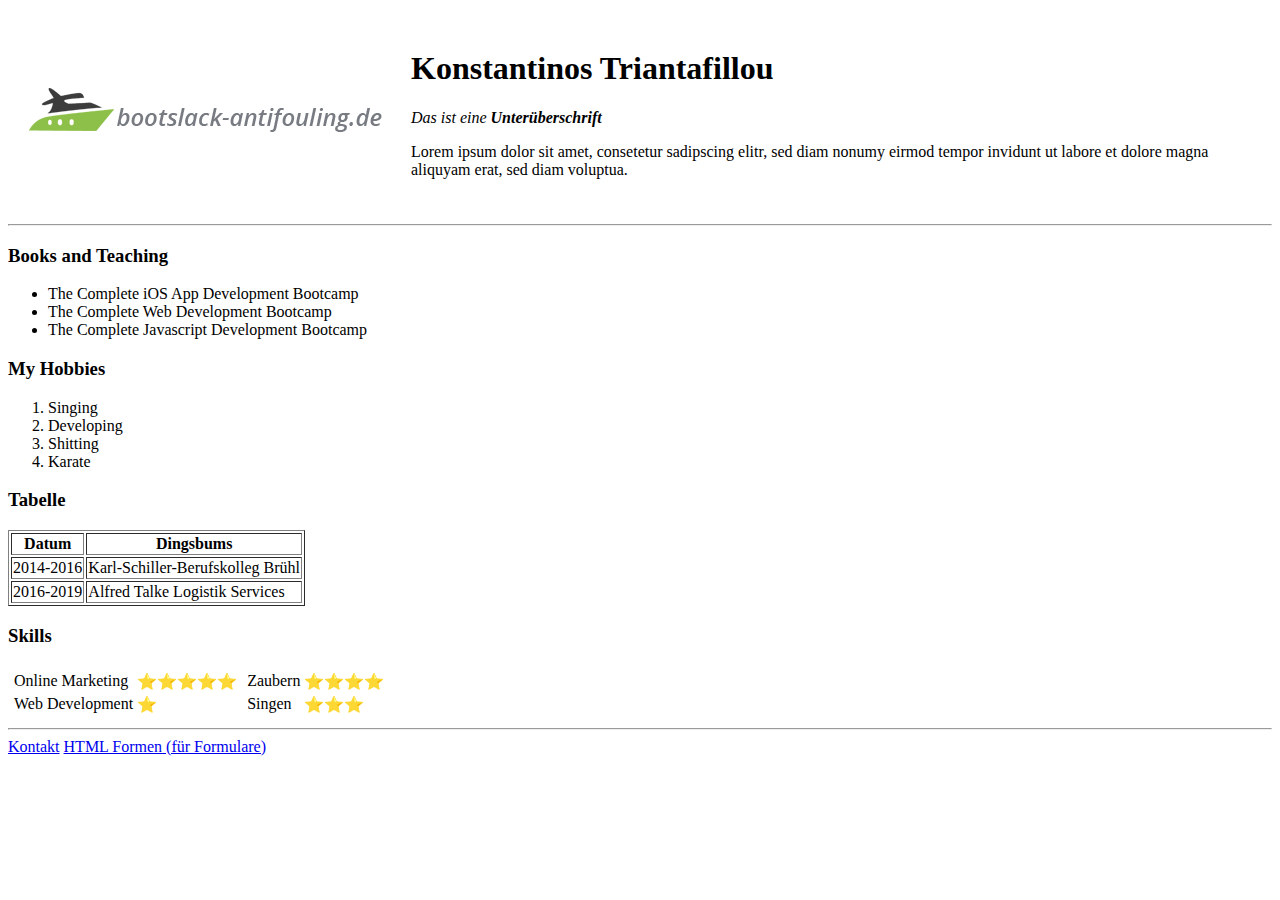
==== index.html @ a94babf7 "Added initial CV Website files" ====
<!DOCTYPE html>
<head>
    <meta charset="UTF-8">
    <title>Das ist ein HTML Titel</title>
</head>
<body>
    <table cellspacing="20">
        <tbody>
            <tr>
                <td>
                    <img src="bilder/mein-bild.png" alt="Das bin ich!">
                </td>
                <td>
                    <h1>Konstantinos Triantafillou</h1>
                    <p><em>Das ist eine <strong>Unterüberschrift</strong></em></p>
                    <p>Lorem ipsum dolor sit amet, consetetur sadipscing elitr, sed diam nonumy eirmod tempor invidunt ut labore et dolore magna aliquyam erat, sed diam voluptua.
                </td>
            </tr>
        </tbody>
    </table>
    <hr>
    <h3>Books and Teaching</h3>
    <ul>
        <li>The Complete iOS App Development Bootcamp</li>
        <li>The Complete Web Development Bootcamp</li>
        <li>The Complete Javascript Development Bootcamp</li>
    </ul>
    <h3>My Hobbies</h3>
    <ol>
        <li>Singing</li>
        <li>Developing</li>
        <li>Shitting</li>
        <li>Karate</li>
    </ol>
    <h3>Tabelle</h3>
    <table border="1">
        <thead>
            <tr>
                <th>Datum</th>
                <th>Dingsbums</th>
            </tr>
        </thead>
        <tbody>
            <tr>
                <td>2014-2016</td>
                <td>Karl-Schiller-Berufskolleg Brühl</td>
            </tr>
            <tr>
                <td>2016-2019</td>
                <td>Alfred Talke Logistik Services</td>
            </tr>
        </tbody>
    </table>
    <h3>Skills</h3>
    <table>
            <tr>
                <td>
                    <table>
                        <tr border="1">
                            <td>Online Marketing</td>
                            <td>⭐⭐⭐⭐⭐</td>
                        </tr>                
                        <tr border="1">
                            <td>Web Development</td>
                            <td>⭐</td>
                        </tr>
                    </table>
                </td>
                <td>
                    <table>
                        <tr border="1">
                            <td>Zaubern</td>
                            <td>⭐⭐⭐⭐</td>
                        </tr>                
                        <tr border="1">
                            <td>Singen</td>
                            <td>⭐⭐⭐</td>
                        </tr>
                    </table>
                </td>
            </tr>
    </table>
    <hr>
    <a href="kontakt.html">Kontakt</a>
    <a href="input-types.html">HTML Formen (für Formulare)</a>
</body>
</html>
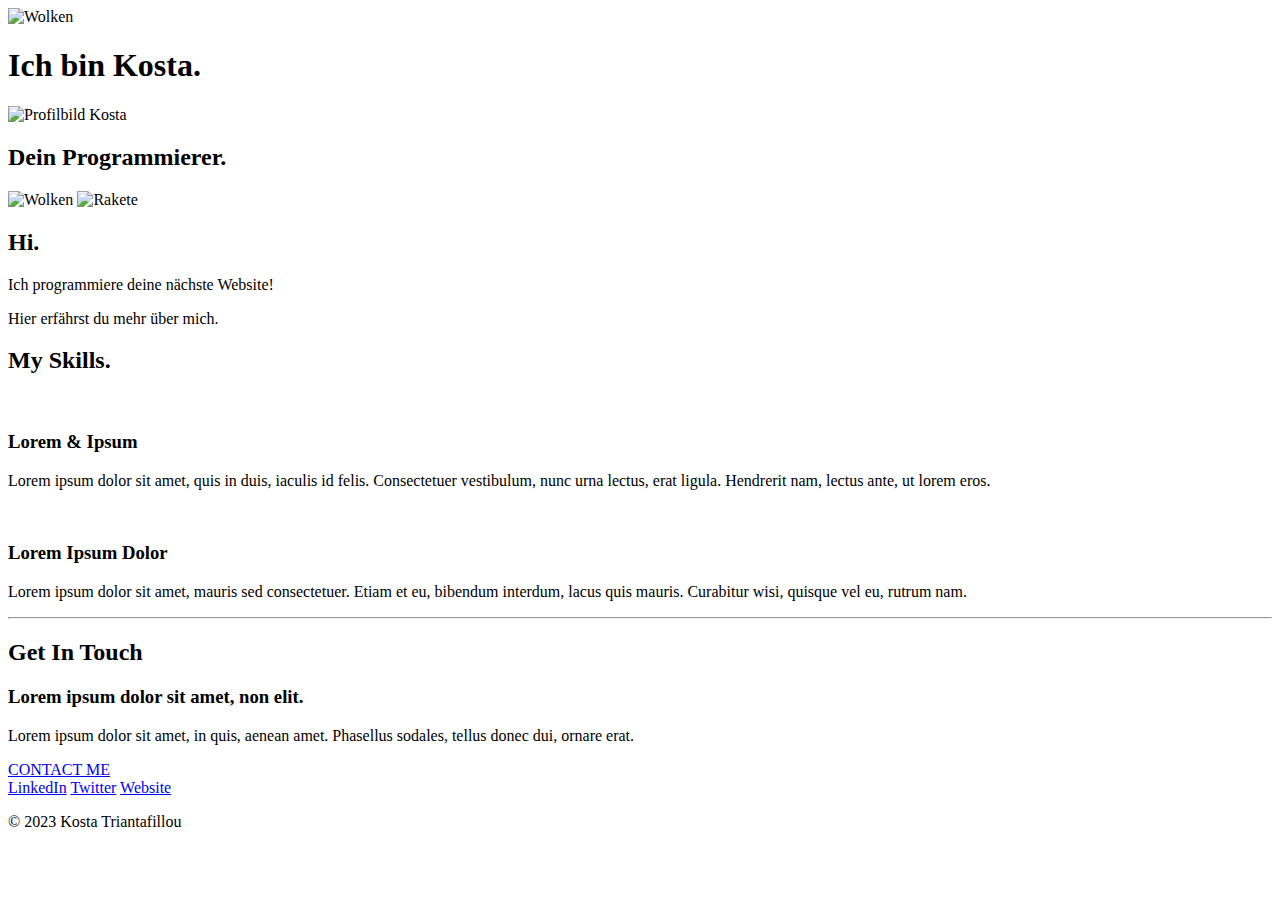
==== commit a54d55f7: "Update index.html" ====
--- a/index.html
+++ b/index.html
@@ -1,87 +1,57 @@
 <!DOCTYPE html>
+<html lang="en">
 <head>
     <meta charset="UTF-8">
-    <title>Das ist ein HTML Titel</title>
+    <meta http-equiv="X-UA-Compatible" content="IE=edge">
+    <meta name="viewport" content="width=device-width, initial-scale=1.0">
+    <title>Willkommen auf Kosta's WebDev Portfolio!</title>
+    <link rel="stylesheet" type="text/css" href="CSS/styles.css">
+    <link rel="shortcut icon" href="Bilder/favicon.ico" type="image/x-icon">
+    <link rel="preconnect" href="https://fonts.googleapis.com">
+<link rel="preconnect" href="https://fonts.gstatic.com" crossorigin>
+<link href="https://fonts.googleapis.com/css2?family=Comfortaa&family=Sacramento&display=swap" rel="stylesheet">
 </head>
 <body>
-    <table cellspacing="20">
-        <tbody>
-            <tr>
-                <td>
-                    <img src="bilder/mein-bild.png" alt="Das bin ich!">
-                </td>
-                <td>
-                    <h1>Konstantinos Triantafillou</h1>
-                    <p><em>Das ist eine <strong>Unterüberschrift</strong></em></p>
-                    <p>Lorem ipsum dolor sit amet, consetetur sadipscing elitr, sed diam nonumy eirmod tempor invidunt ut labore et dolore magna aliquyam erat, sed diam voluptua.
-                </td>
-            </tr>
-        </tbody>
-    </table>
-    <hr>
-    <h3>Books and Teaching</h3>
-    <ul>
-        <li>The Complete iOS App Development Bootcamp</li>
-        <li>The Complete Web Development Bootcamp</li>
-        <li>The Complete Javascript Development Bootcamp</li>
-    </ul>
-    <h3>My Hobbies</h3>
-    <ol>
-        <li>Singing</li>
-        <li>Developing</li>
-        <li>Shitting</li>
-        <li>Karate</li>
-    </ol>
-    <h3>Tabelle</h3>
-    <table border="1">
-        <thead>
-            <tr>
-                <th>Datum</th>
-                <th>Dingsbums</th>
-            </tr>
-        </thead>
-        <tbody>
-            <tr>
-                <td>2014-2016</td>
-                <td>Karl-Schiller-Berufskolleg Brühl</td>
-            </tr>
-            <tr>
-                <td>2016-2019</td>
-                <td>Alfred Talke Logistik Services</td>
-            </tr>
-        </tbody>
-    </table>
-    <h3>Skills</h3>
-    <table>
-            <tr>
-                <td>
-                    <table>
-                        <tr border="1">
-                            <td>Online Marketing</td>
-                            <td>⭐⭐⭐⭐⭐</td>
-                        </tr>                
-                        <tr border="1">
-                            <td>Web Development</td>
-                            <td>⭐</td>
-                        </tr>
-                    </table>
-                </td>
-                <td>
-                    <table>
-                        <tr border="1">
-                            <td>Zaubern</td>
-                            <td>⭐⭐⭐⭐</td>
-                        </tr>                
-                        <tr border="1">
-                            <td>Singen</td>
-                            <td>⭐⭐⭐</td>
-                        </tr>
-                    </table>
-                </td>
-            </tr>
-    </table>
-    <hr>
-    <a href="kontakt.html">Kontakt</a>
-    <a href="input-types.html">HTML Formen (für Formulare)</a>
+    <div class="top-container">
+        <img class="uranus" src="bilder/uranus.png" alt="Wolken">
+        <h1 class="weiss">Ich bin Kosta.</h1>
+        <img class="profilbild" src="Bilder/mein-bild.png" width="250px" alt="Profilbild Kosta">
+        <h2 class="weiss">Dein <span class="unterstreichen">Pro</span>grammierer.</h2>
+        <img class="planets" src="bilder/planets.png" alt="Wolken">
+        <img class="rakete" src="Bilder/rakete.png" alt="Rakete">
+        <h2 class="weiss">Hi.</h2>
+        <p class="weiss">Ich programmiere deine nächste Website!</p>
+        <p class="weiss">Hier erfährst du mehr über mich.</p>
+    </div>
+        <div class="skills">
+          <h2>My Skills.</h2>
+          <div class="skill-row">
+            <img class="computer" src="Bilder/computer.png" alt="">
+            <h3>Lorem & Ipsum</h3>
+            <p>Lorem ipsum dolor sit amet, quis in duis, iaculis id felis. Consectetuer vestibulum, nunc urna lectus, erat ligula. Hendrerit nam, lectus ante, ut lorem eros.</p>
+          </div>
+          <div class="skill-row">
+            <img class="chili" src="Bilder/chillies.png" alt="">
+            <h3>Lorem Ipsum Dolor</h3>
+            <p class="chili-beschreibung">Lorem ipsum dolor sit amet, mauris sed consectetuer. Etiam et eu, bibendum interdum, lacus quis mauris. Curabitur wisi, quisque vel eu, rutrum nam.</p>
+          </div>
+        </div>
+        <hr>
+        <div class="contact-me">
+          <h2>Get In Touch</h2>
+          <h3>Lorem ipsum dolor sit amet, non elit.</h3>
+          <p>Lorem ipsum dolor sit amet, in quis, aenean amet. Phasellus sodales, tellus donec dui, ornare erat.</p>
+          <a class="btn" href="mailto:info@raketen-affiliate.de">CONTACT ME</a>
+        </div>
+      </div>
+      
+      
+      <div class="bottom-container">
+        <a class="footer-link" href="https://www.linkedin.com/">LinkedIn</a>
+        <a class="footer-link" href="https://twitter.com/">Twitter</a>
+        <a class="footer-link" href="https://www.appbrewery.co/">Website</a>
+        <p>© 2023 Kosta Triantafillou</p>
+      </div>
+      
 </body>
-</html>+</html>
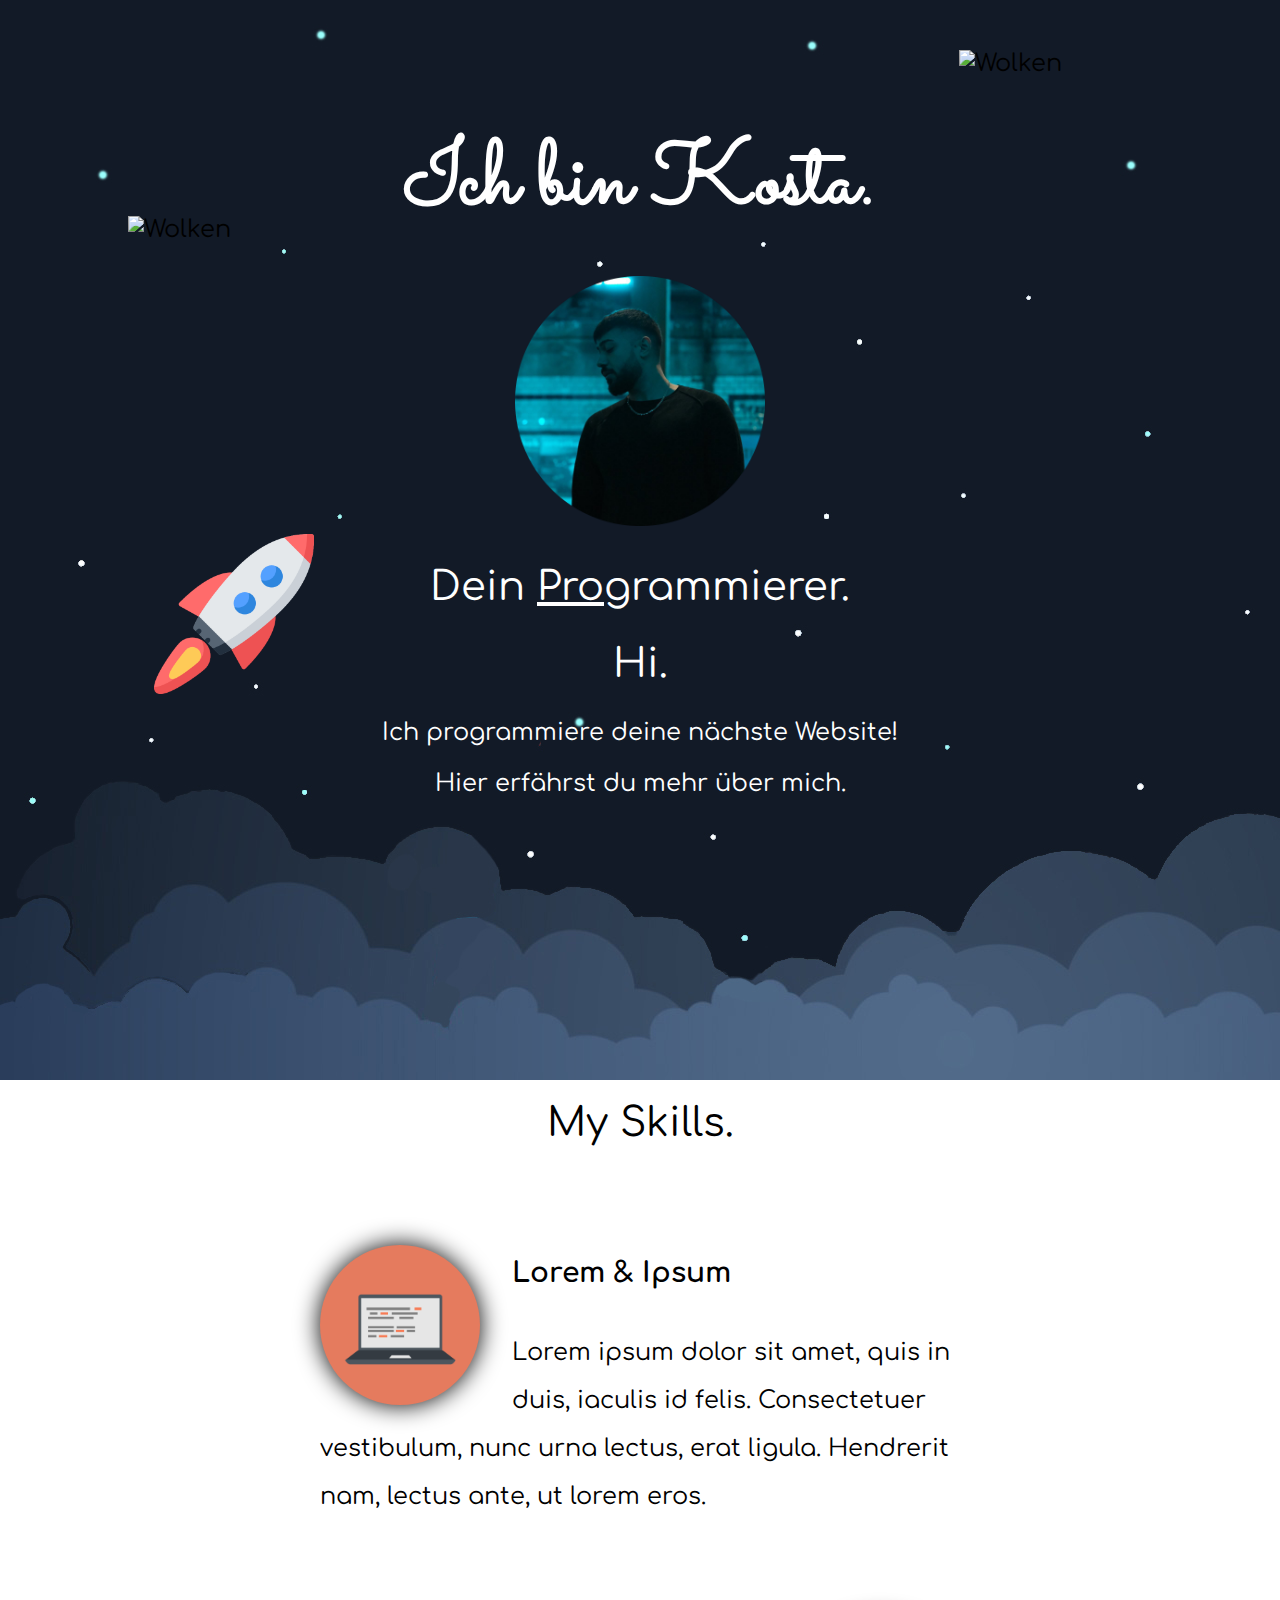
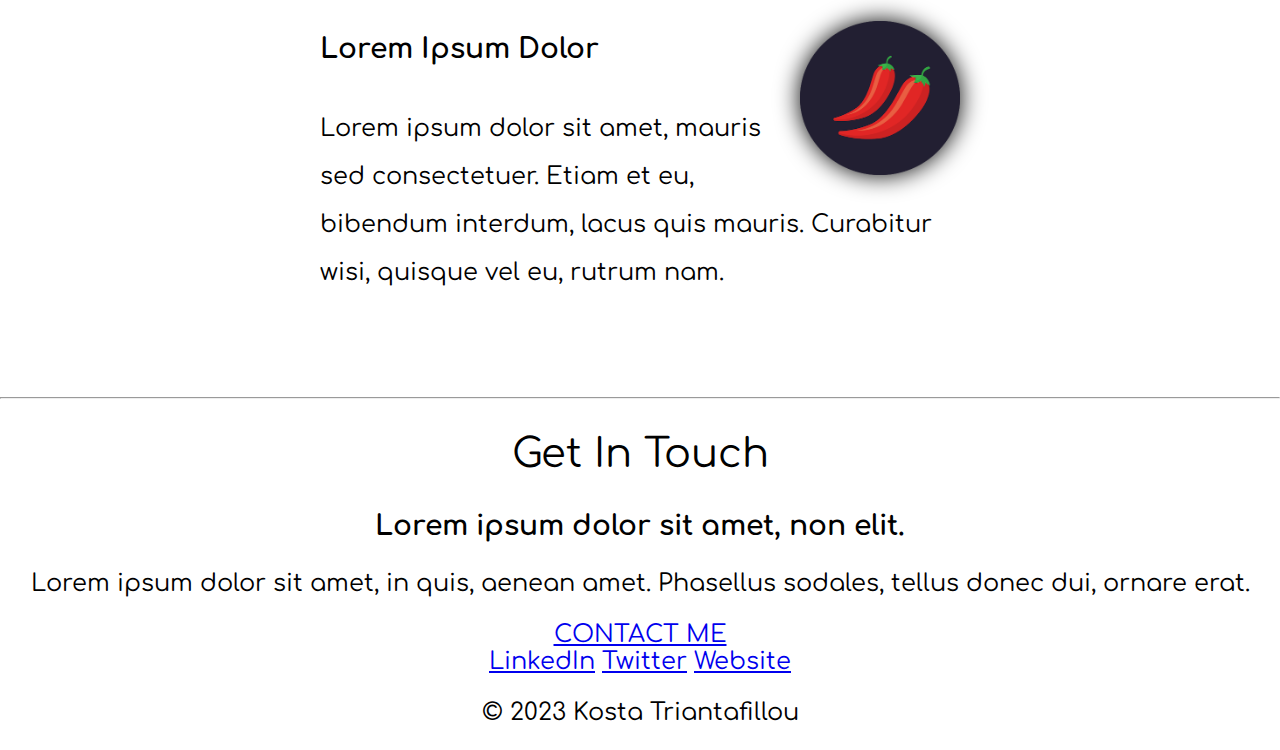
==== commit 5f7f4950: "Add files via upload" ====
--- a/index.html
+++ b/index.html
@@ -54,4 +54,4 @@
       </div>
       
 </body>
-</html>
+</html>--- a/CSS/styles.css
+++ b/CSS/styles.css
@@ -0,0 +1,133 @@
+/*Tag Selectors*/
+
+body {
+    display: block;
+    margin: 0;
+    text-align: center;
+    font-family: 'Comfortaa', sans-serif;
+    font-size: 1.5em;
+    background-image: url(../Bilder/background.jpg);
+    background-repeat: no-repeat, repeat;
+    background-attachment: absolute;
+}
+
+
+
+/*Class Selectors*/
+
+.top-container {
+    padding-top: 6.25rem;
+    position: relative;
+    padding-bottom: 15.40rem;
+}
+
+.unterstreichen {
+    text-decoration: underline;
+}
+
+.planets {
+    position: absolute;
+    left: 10%;
+    top: 13.5rem;
+    height: auto; 
+    width: auto; 
+    max-width: 15%; 
+    max-height: 15%;
+}
+
+.uranus {
+    position: absolute;
+    right: 17%;
+    top: 50px;
+    height: auto; 
+    width: auto; 
+    max-width: 15%; 
+    max-height: 15%;
+}
+
+.rakete {
+    position: absolute;
+    left: 12%;
+    bottom: 35%;
+    height: auto; 
+    width: auto; 
+    max-width: 15%; 
+    max-height: 15%;
+}
+
+
+
+.computer {
+    border-radius: 100%;
+    width: 25%;
+    float: left;
+    margin-right: 2rem;
+    filter: drop-shadow(0 0 0.75rem #000000);
+}
+
+
+.chili {
+    width: 25%;
+    float: right;
+    margin-left: 2rem;
+    filter: drop-shadow(0 0 0.75rem #000000);
+}
+
+
+.profilbild {
+    padding-top: 2%;
+}
+
+.skill-row {
+    margin: 100px auto 100px auto;
+    width: 50%;
+    text-align: left;
+    line-height: 2;
+}
+
+/*Fonts*/
+
+.weiss {
+    color:white;
+}
+
+h1 {
+    margin: 1.125rem auto 0 auto;
+    font-family: 'Sacramento', cursive;
+    font-size: 5.625rem;
+}
+
+h2 {
+    font-family: 'Comfortaa', sans-serif;
+    font-size: 2.5rem;
+    font-weight: normal;
+}
+
+h3, a, p {
+    font-family: 'Comfortaa', sans-serif;
+}
+
+/*Animation*/
+
+@keyframes bounce {
+    0%,
+    20%,
+    60%,
+    100% {
+        transform: translateY(0);
+    }
+    40% {
+        transform: translateY(-30px);
+    }
+    80% {
+        transform: translateY(-20px);
+    }
+}
+
+.rakete:hover, .uranus:hover, .planets:hover, .chili:hover, .computer:hover {
+    animation: bounce 1.0s ease-in-out;
+}
+
+.profilbild:hover {
+    filter: drop-shadow(0 0 0.75rem #01c7ea);
+}
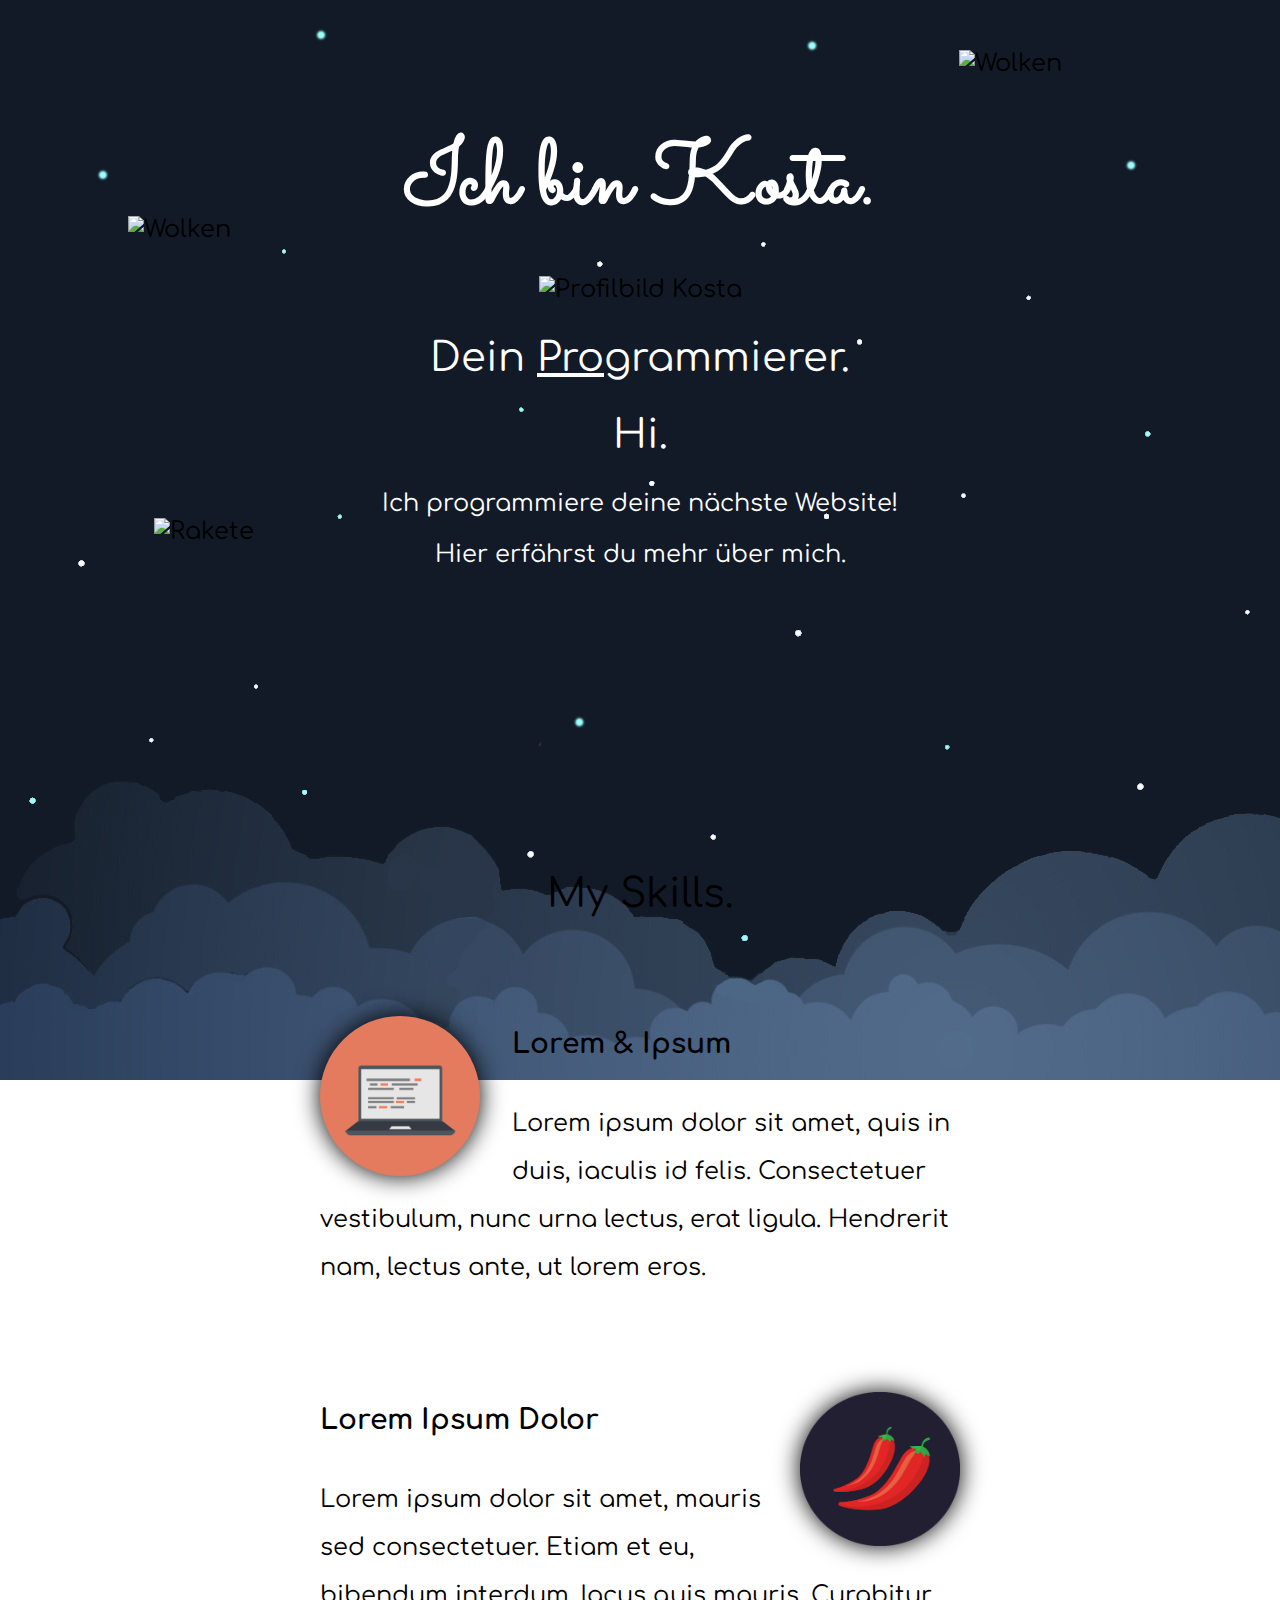
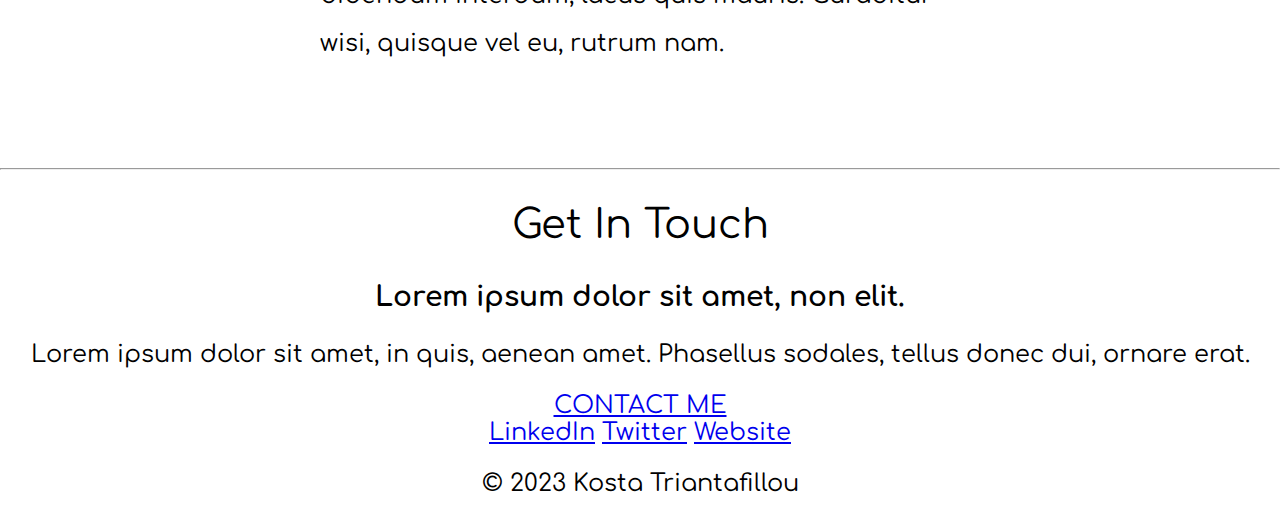
==== commit d43ca926: "Update index.html" ====
--- a/index.html
+++ b/index.html
@@ -1,24 +1,24 @@
 <!DOCTYPE html>
-<html lang="en">
+<html lang="de">
 <head>
     <meta charset="UTF-8">
     <meta http-equiv="X-UA-Compatible" content="IE=edge">
     <meta name="viewport" content="width=device-width, initial-scale=1.0">
     <title>Willkommen auf Kosta's WebDev Portfolio!</title>
     <link rel="stylesheet" type="text/css" href="CSS/styles.css">
-    <link rel="shortcut icon" href="Bilder/favicon.ico" type="image/x-icon">
+    <link rel="shortcut icon" href="/bilder/favicon.ico" type="image/x-icon">
     <link rel="preconnect" href="https://fonts.googleapis.com">
 <link rel="preconnect" href="https://fonts.gstatic.com" crossorigin>
 <link href="https://fonts.googleapis.com/css2?family=Comfortaa&family=Sacramento&display=swap" rel="stylesheet">
 </head>
 <body>
     <div class="top-container">
-        <img class="uranus" src="bilder/uranus.png" alt="Wolken">
+        <img class="uranus" src="/bilder/uranus.png" alt="Wolken">
         <h1 class="weiss">Ich bin Kosta.</h1>
-        <img class="profilbild" src="Bilder/mein-bild.png" width="250px" alt="Profilbild Kosta">
+        <img class="profilbild" src="/bilder/mein-bild.png" width="250px" alt="Profilbild Kosta">
         <h2 class="weiss">Dein <span class="unterstreichen">Pro</span>grammierer.</h2>
-        <img class="planets" src="bilder/planets.png" alt="Wolken">
-        <img class="rakete" src="Bilder/rakete.png" alt="Rakete">
+        <img class="planets" src="/bilder/planets.png" alt="Wolken">
+        <img class="rakete" src="/bilder/rakete.png" alt="Rakete">
         <h2 class="weiss">Hi.</h2>
         <p class="weiss">Ich programmiere deine nächste Website!</p>
         <p class="weiss">Hier erfährst du mehr über mich.</p>
@@ -54,4 +54,4 @@
       </div>
       
 </body>
-</html>+</html>
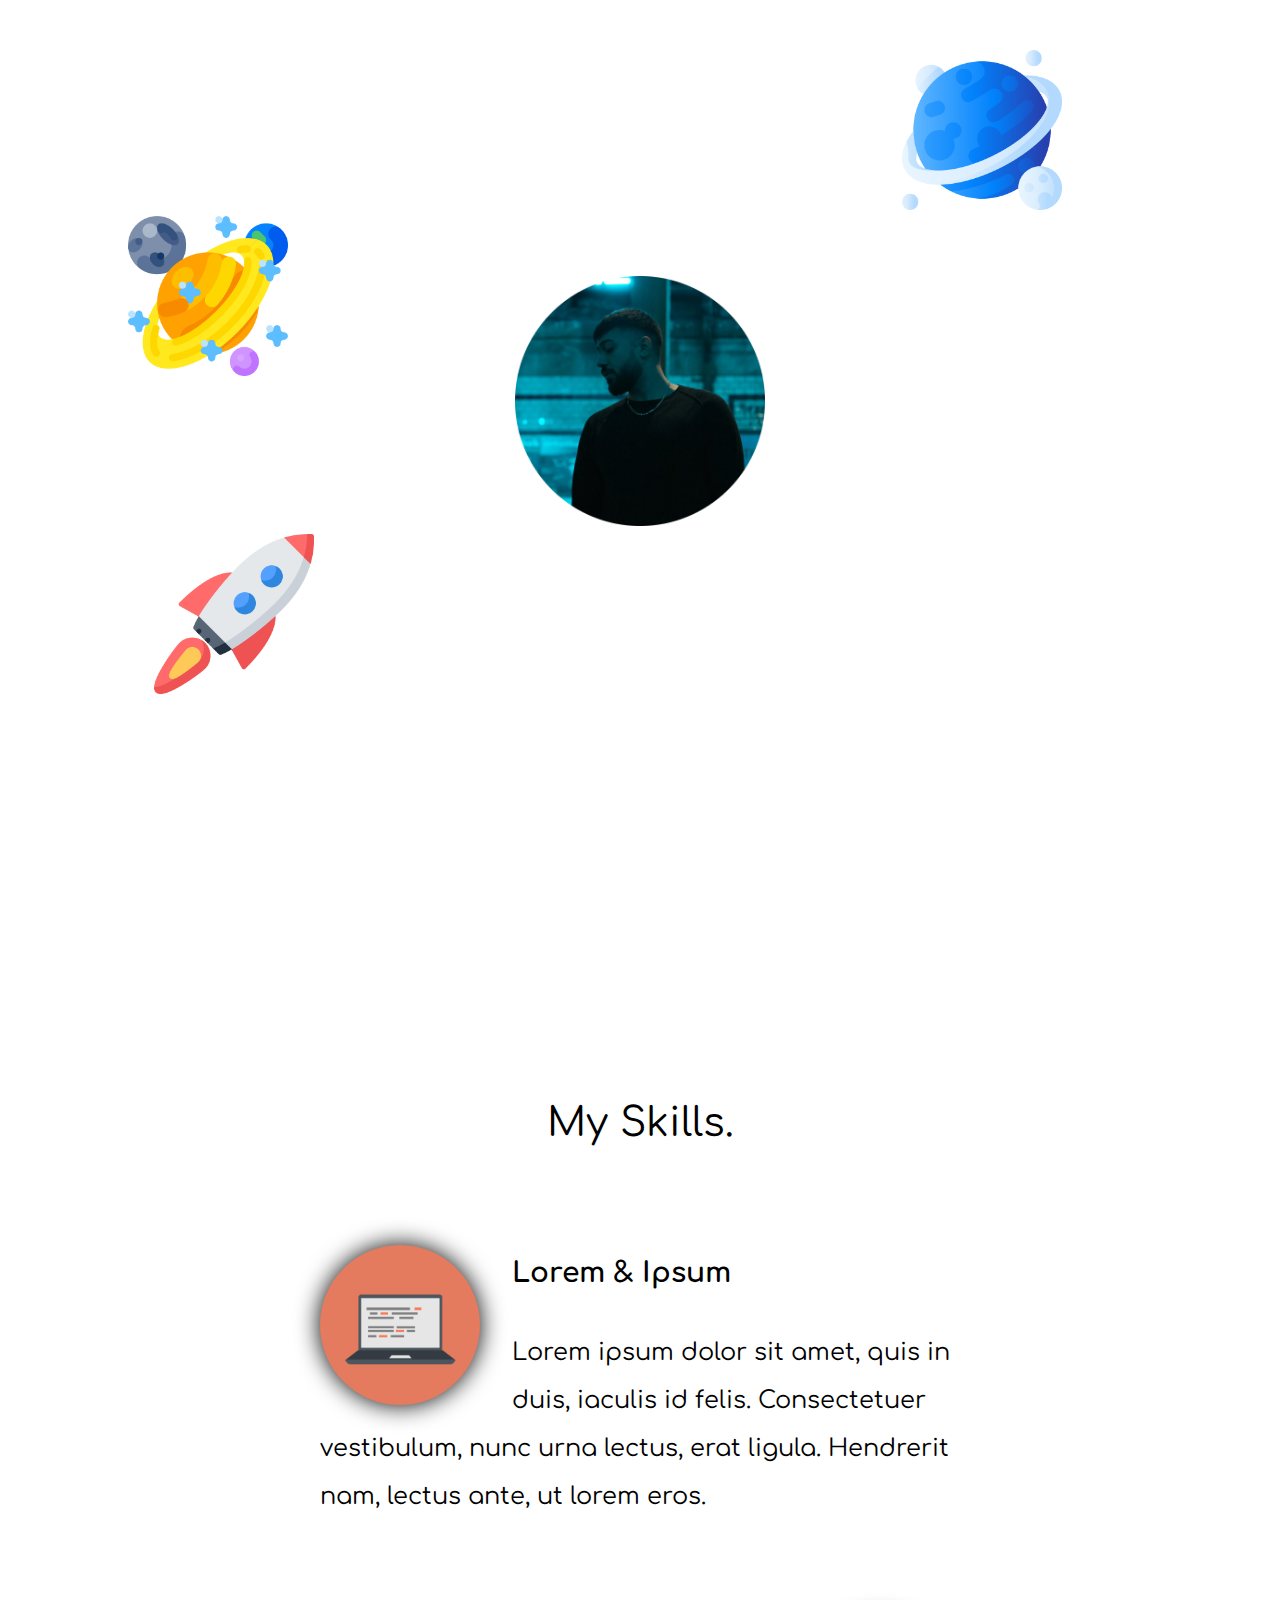
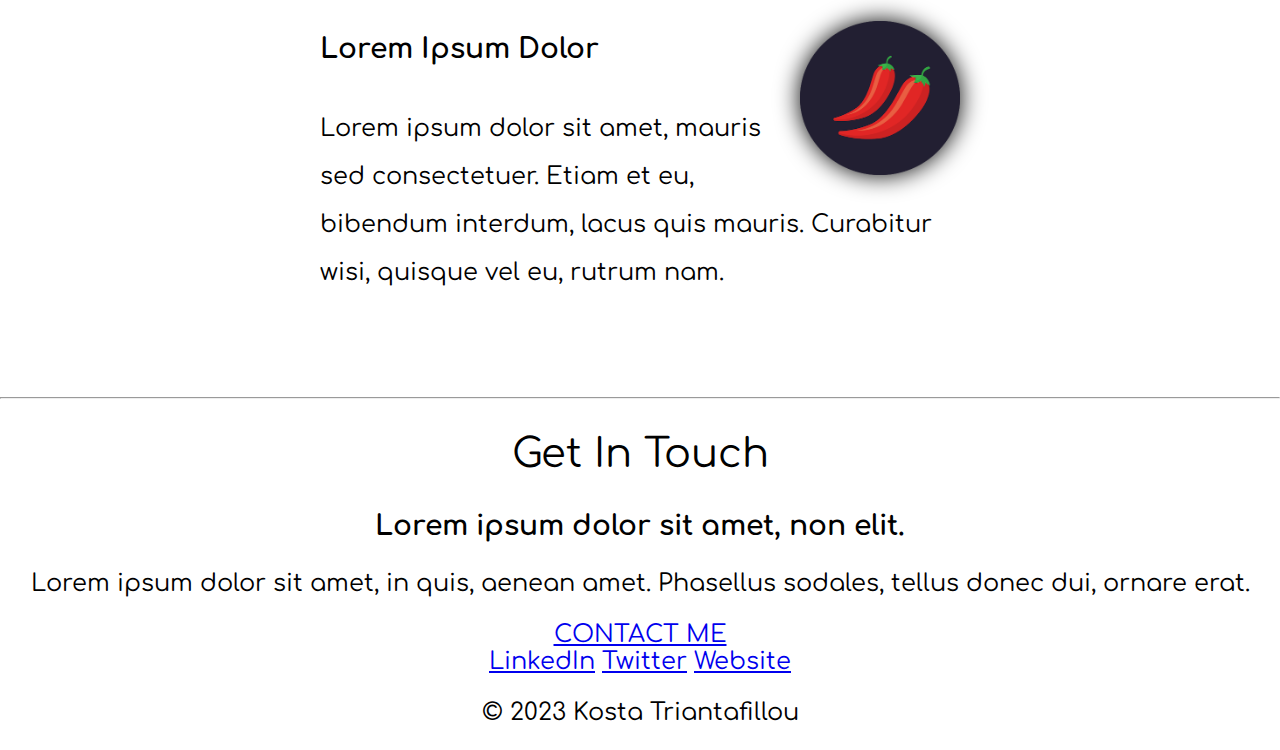
==== commit 92536fac: "Update index.html" ====
--- a/index.html
+++ b/index.html
@@ -6,19 +6,19 @@
     <meta name="viewport" content="width=device-width, initial-scale=1.0">
     <title>Willkommen auf Kosta's WebDev Portfolio!</title>
     <link rel="stylesheet" type="text/css" href="CSS/styles.css">
-    <link rel="shortcut icon" href="/bilder/favicon.ico" type="image/x-icon">
+    <link rel="shortcut icon" href="bilder/favicon.ico" type="image/x-icon">
     <link rel="preconnect" href="https://fonts.googleapis.com">
 <link rel="preconnect" href="https://fonts.gstatic.com" crossorigin>
 <link href="https://fonts.googleapis.com/css2?family=Comfortaa&family=Sacramento&display=swap" rel="stylesheet">
 </head>
 <body>
     <div class="top-container">
-        <img class="uranus" src="/bilder/uranus.png" alt="Wolken">
+        <img class="uranus" src="bilder/uranus.png" alt="Wolken">
         <h1 class="weiss">Ich bin Kosta.</h1>
-        <img class="profilbild" src="/bilder/mein-bild.png" width="250px" alt="Profilbild Kosta">
+        <img class="profilbild" src="bilder/mein-bild.png" width="250px" alt="Profilbild Kosta">
         <h2 class="weiss">Dein <span class="unterstreichen">Pro</span>grammierer.</h2>
-        <img class="planets" src="/bilder/planets.png" alt="Wolken">
-        <img class="rakete" src="/bilder/rakete.png" alt="Rakete">
+        <img class="planets" src="bilder/planets.png" alt="Wolken">
+        <img class="rakete" src="bilder/rakete.png" alt="Rakete">
         <h2 class="weiss">Hi.</h2>
         <p class="weiss">Ich programmiere deine nächste Website!</p>
         <p class="weiss">Hier erfährst du mehr über mich.</p>
@@ -26,12 +26,12 @@
         <div class="skills">
           <h2>My Skills.</h2>
           <div class="skill-row">
-            <img class="computer" src="Bilder/computer.png" alt="">
+            <img class="computer" src="bilder/computer.png" alt="">
             <h3>Lorem & Ipsum</h3>
             <p>Lorem ipsum dolor sit amet, quis in duis, iaculis id felis. Consectetuer vestibulum, nunc urna lectus, erat ligula. Hendrerit nam, lectus ante, ut lorem eros.</p>
           </div>
           <div class="skill-row">
-            <img class="chili" src="Bilder/chillies.png" alt="">
+            <img class="chili" src="bilder/chillies.png" alt="">
             <h3>Lorem Ipsum Dolor</h3>
             <p class="chili-beschreibung">Lorem ipsum dolor sit amet, mauris sed consectetuer. Etiam et eu, bibendum interdum, lacus quis mauris. Curabitur wisi, quisque vel eu, rutrum nam.</p>
           </div>
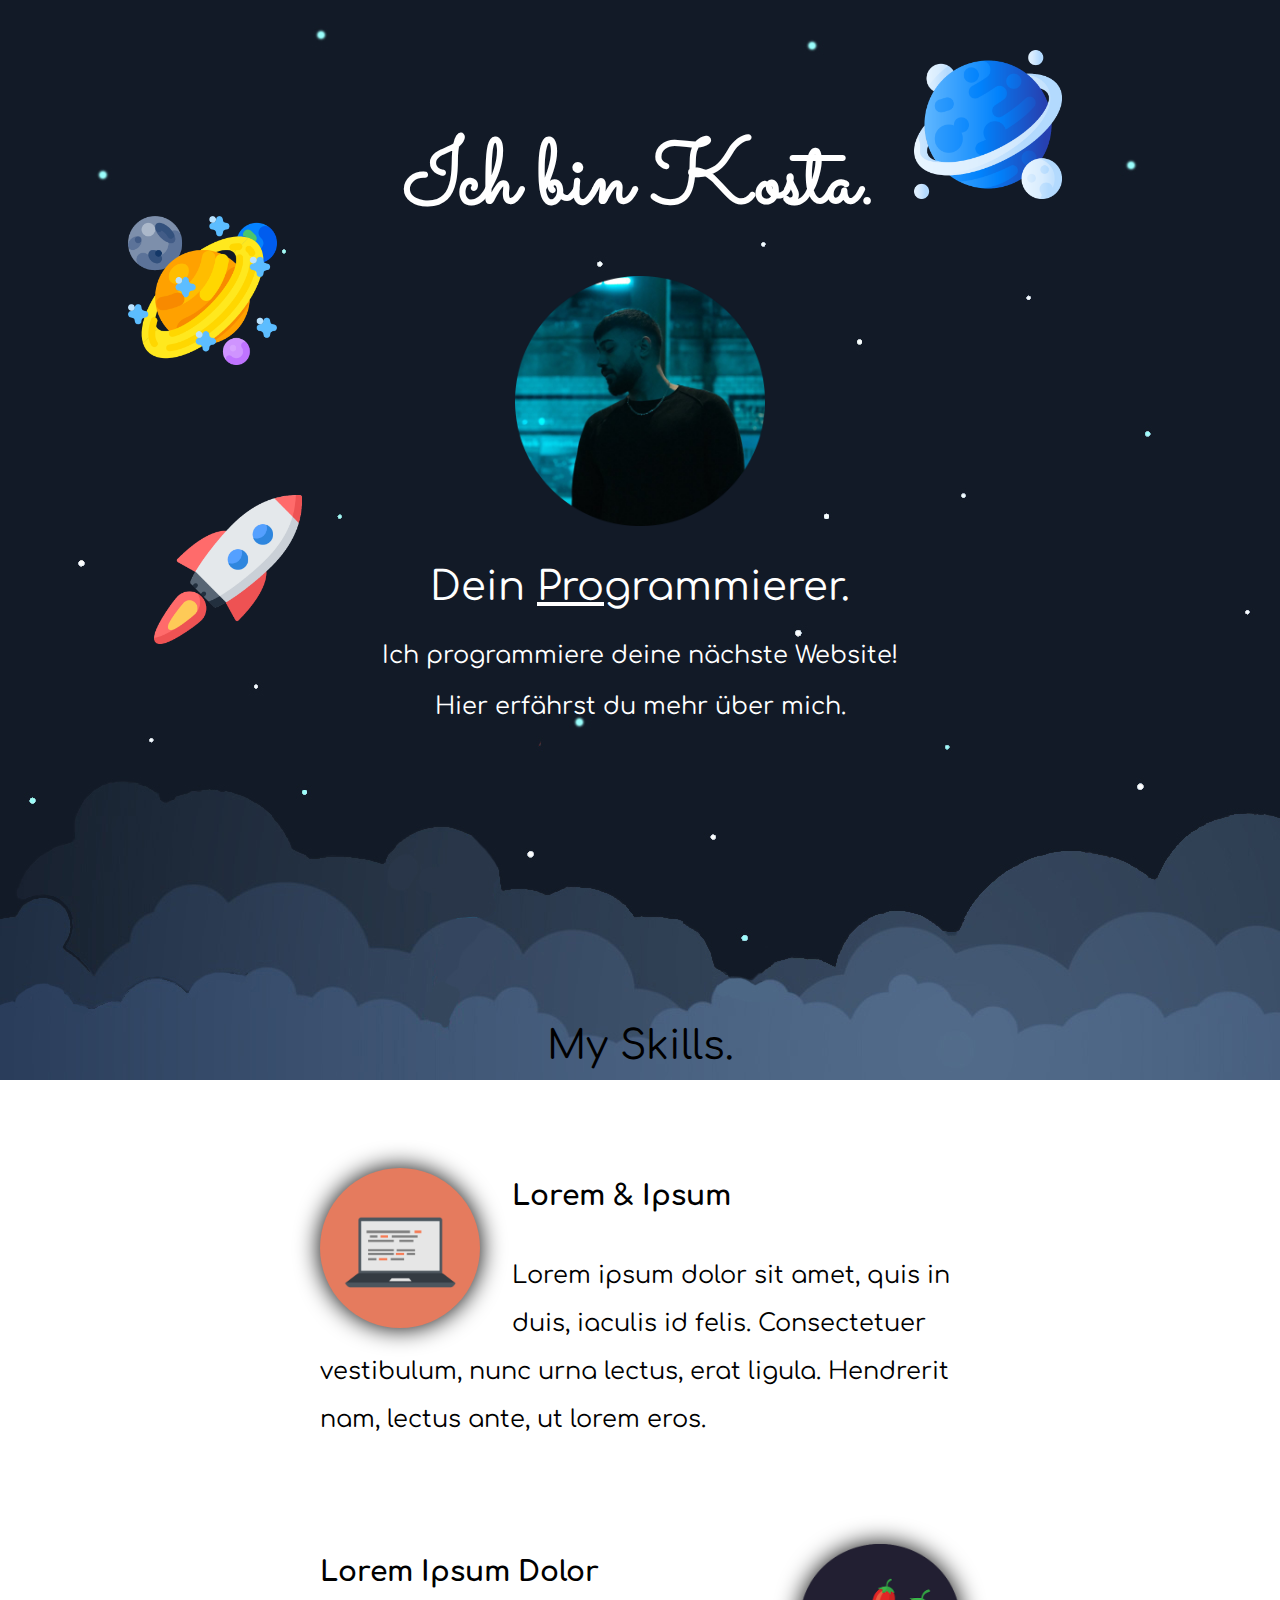
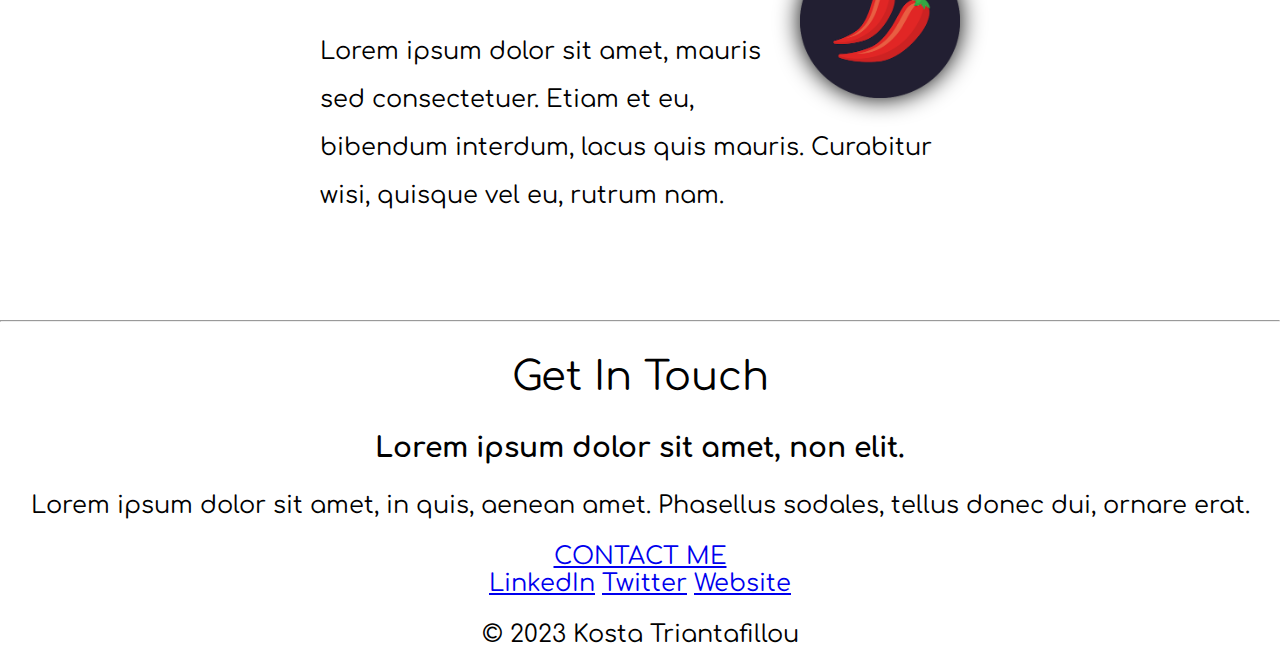
==== commit 7fc72fea: "Update index.html" ====
--- a/index.html
+++ b/index.html
@@ -6,32 +6,31 @@
     <meta name="viewport" content="width=device-width, initial-scale=1.0">
     <title>Willkommen auf Kosta's WebDev Portfolio!</title>
     <link rel="stylesheet" type="text/css" href="CSS/styles.css">
-    <link rel="shortcut icon" href="bilder/favicon.ico" type="image/x-icon">
+    <link rel="shortcut icon" href="https://ntinosdesign.github.io/cv/bilder/favicon.ico" type="image/x-icon">
     <link rel="preconnect" href="https://fonts.googleapis.com">
 <link rel="preconnect" href="https://fonts.gstatic.com" crossorigin>
 <link href="https://fonts.googleapis.com/css2?family=Comfortaa&family=Sacramento&display=swap" rel="stylesheet">
 </head>
 <body>
     <div class="top-container">
-        <img class="uranus" src="bilder/uranus.png" alt="Wolken">
+        <img class="uranus" src="https://ntinosdesign.github.io/cv/bilder/uranus.png" alt="Wolken">
         <h1 class="weiss">Ich bin Kosta.</h1>
-        <img class="profilbild" src="bilder/mein-bild.png" width="250px" alt="Profilbild Kosta">
+        <img class="profilbild" src="https://ntinosdesign.github.io/cv/bilder/mein-bild.png" width="250px" alt="Profilbild Kosta">
         <h2 class="weiss">Dein <span class="unterstreichen">Pro</span>grammierer.</h2>
-        <img class="planets" src="bilder/planets.png" alt="Wolken">
-        <img class="rakete" src="bilder/rakete.png" alt="Rakete">
-        <h2 class="weiss">Hi.</h2>
+        <img class="planets" src="https://ntinosdesign.github.io/cv/bilder/planets.png" alt="Wolken">
+        <img class="rakete" src="https://ntinosdesign.github.io/cv/bilder/rakete.png" alt="Rakete">
         <p class="weiss">Ich programmiere deine nächste Website!</p>
         <p class="weiss">Hier erfährst du mehr über mich.</p>
     </div>
         <div class="skills">
           <h2>My Skills.</h2>
           <div class="skill-row">
-            <img class="computer" src="bilder/computer.png" alt="">
+            <img class="computer" src="https://ntinosdesign.github.io/cv/bilder/computer.png" alt="">
             <h3>Lorem & Ipsum</h3>
             <p>Lorem ipsum dolor sit amet, quis in duis, iaculis id felis. Consectetuer vestibulum, nunc urna lectus, erat ligula. Hendrerit nam, lectus ante, ut lorem eros.</p>
           </div>
           <div class="skill-row">
-            <img class="chili" src="bilder/chillies.png" alt="">
+            <img class="chili" src="https://ntinosdesign.github.io/cv/bilder/chillies.png" alt="">
             <h3>Lorem Ipsum Dolor</h3>
             <p class="chili-beschreibung">Lorem ipsum dolor sit amet, mauris sed consectetuer. Etiam et eu, bibendum interdum, lacus quis mauris. Curabitur wisi, quisque vel eu, rutrum nam.</p>
           </div>
--- a/CSS/styles.css
+++ b/CSS/styles.css
@@ -6,7 +6,7 @@
     text-align: center;
     font-family: 'Comfortaa', sans-serif;
     font-size: 1.5em;
-    background-image: url(../Bilder/background.jpg);
+    background-image: url(../bilder/background.jpg);
     background-repeat: no-repeat, repeat;
     background-attachment: absolute;
 }
